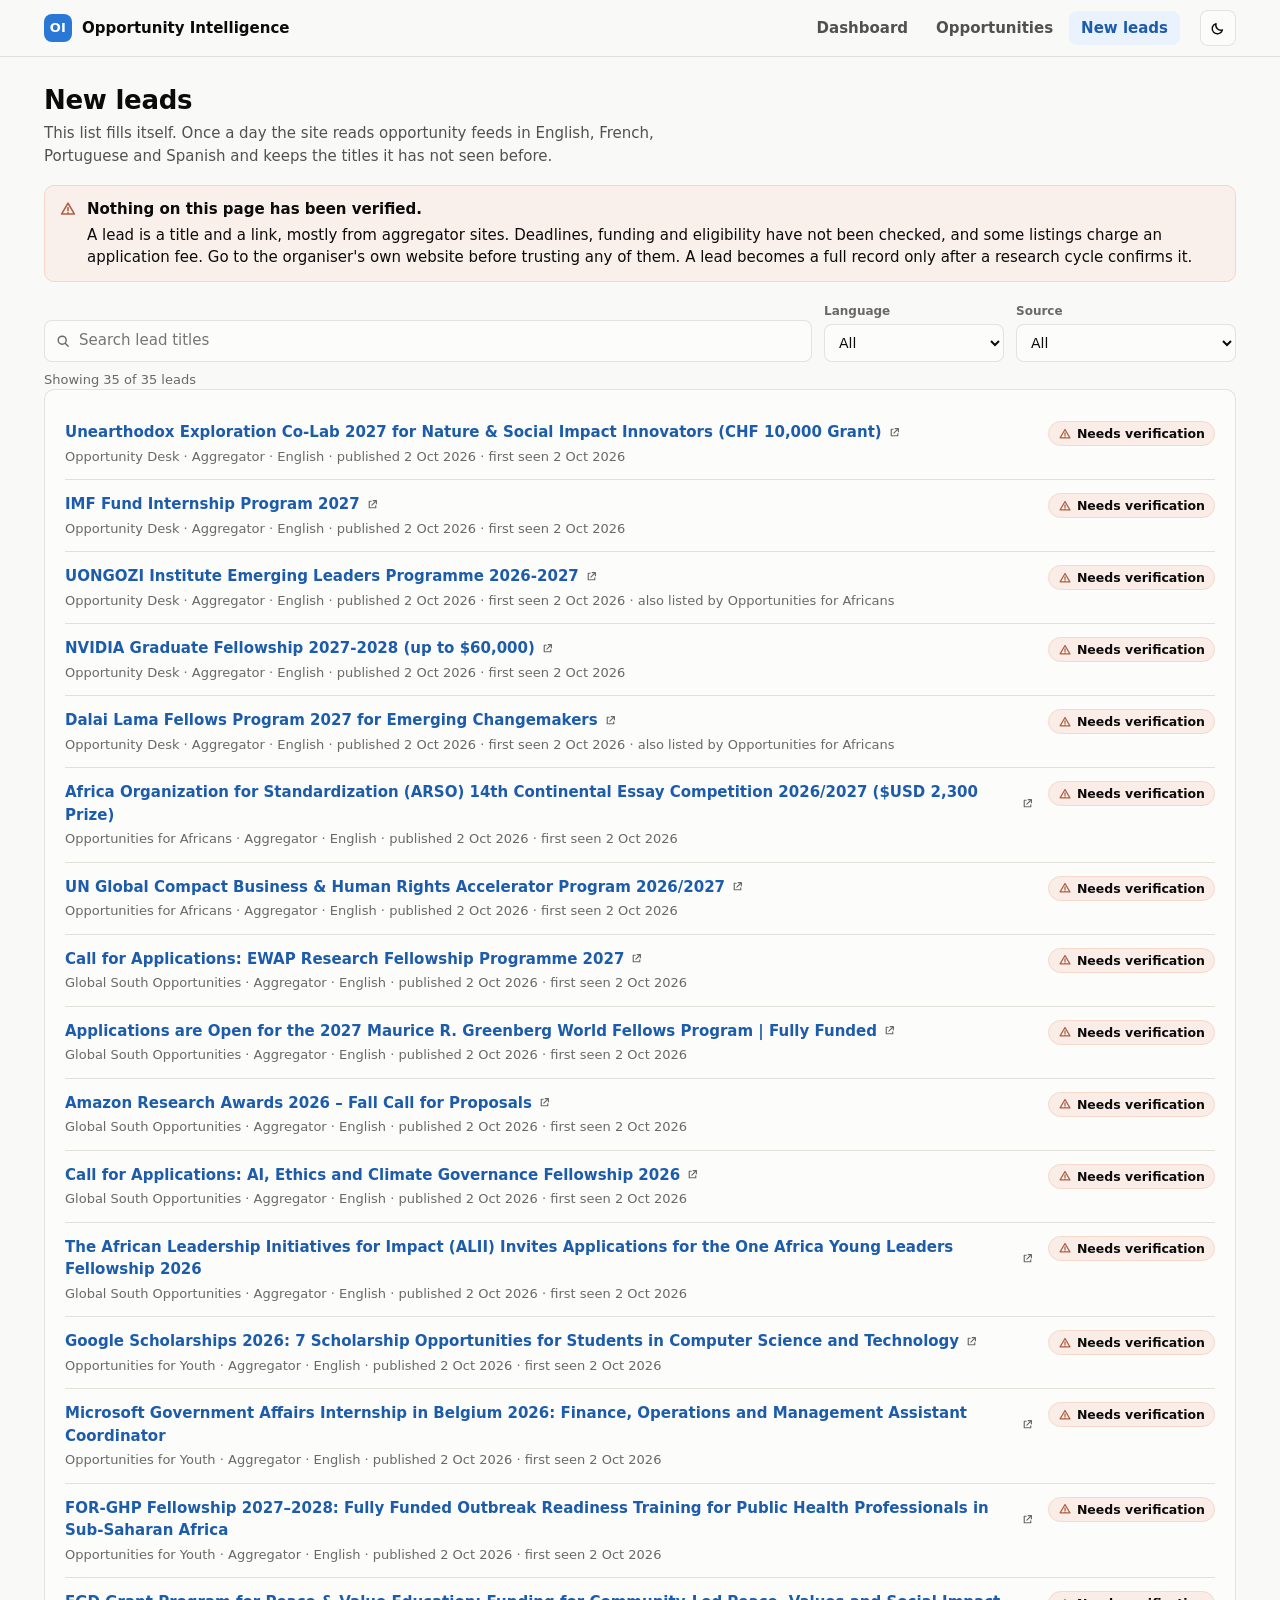
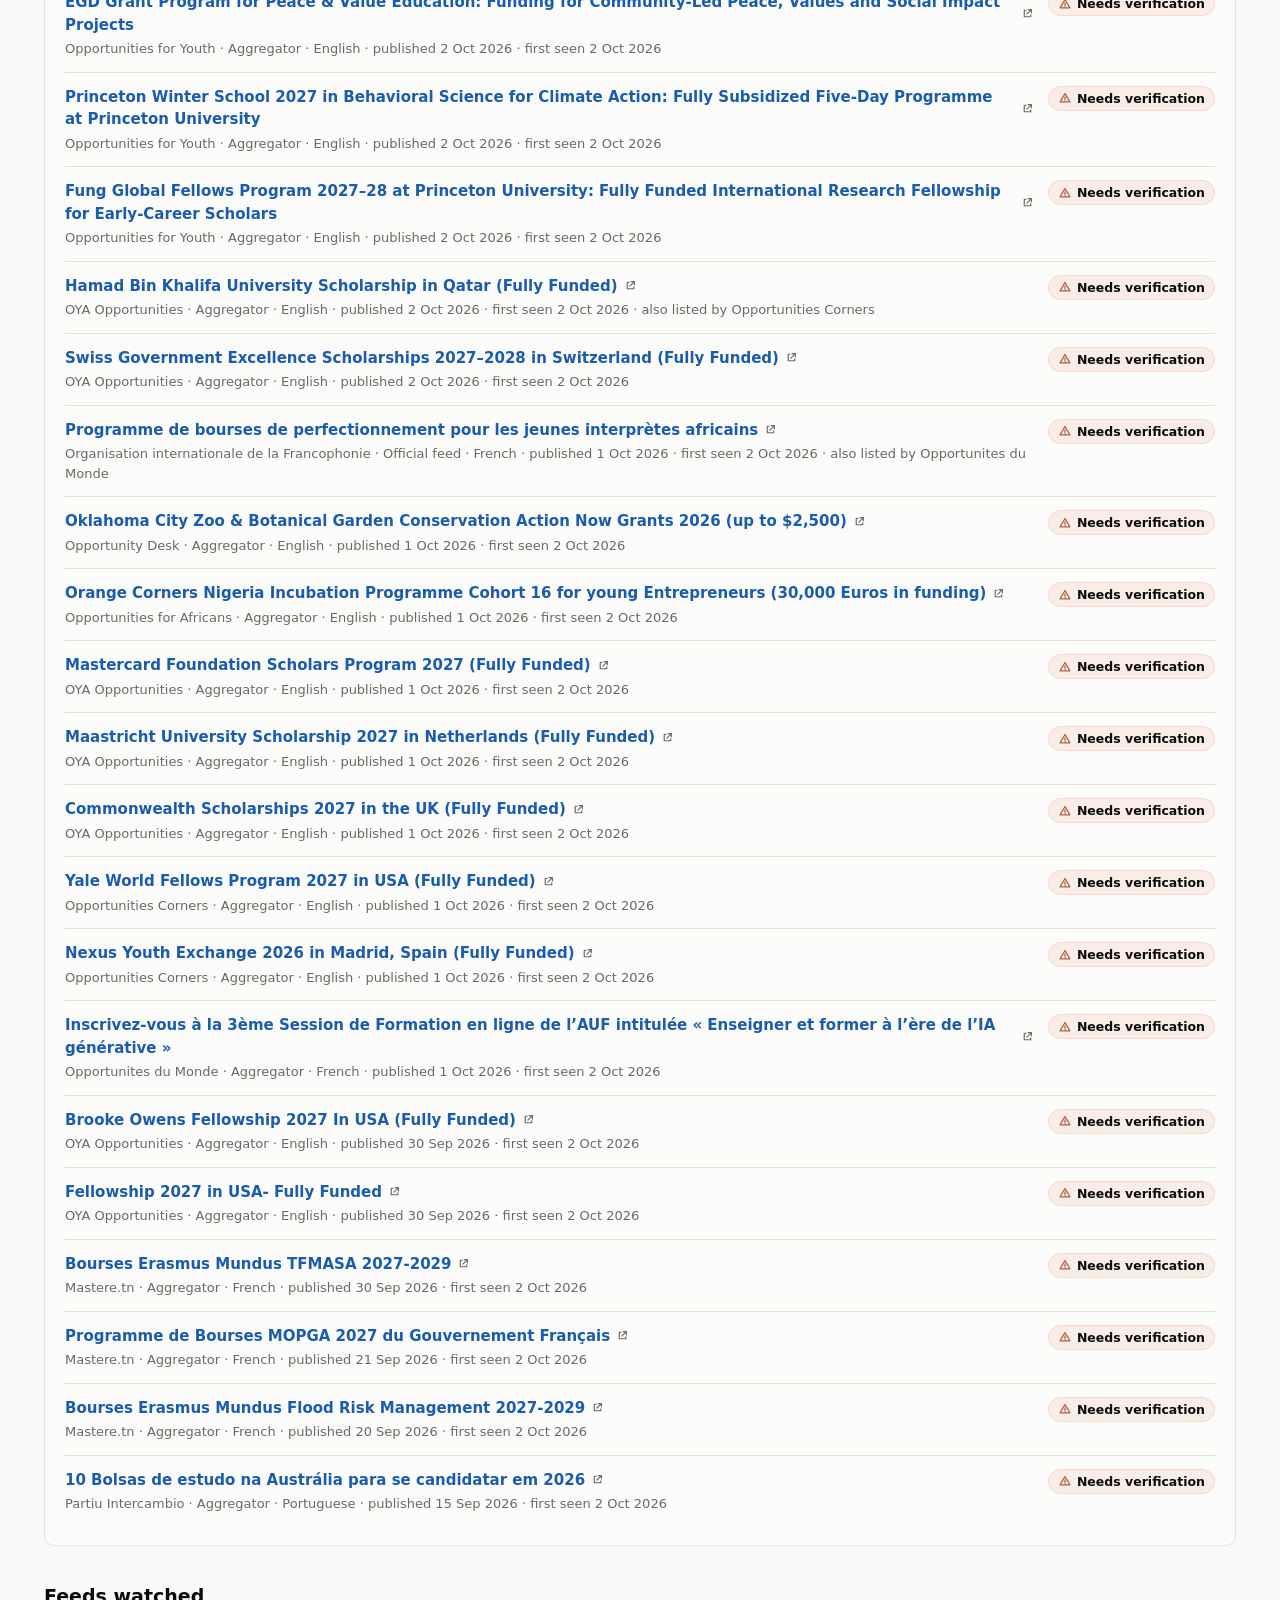
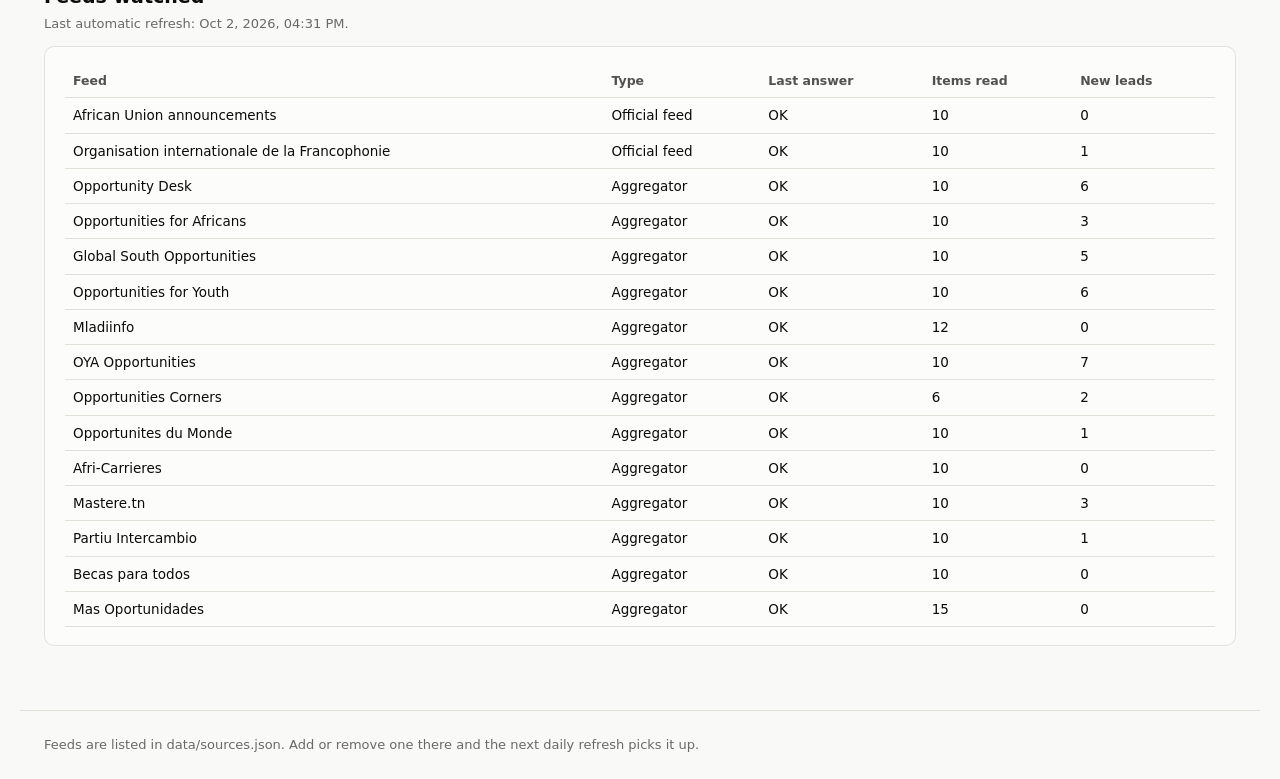
==== leads.html @ e440e37f "Initial opportunity database and website - 42 records from the first research cycle (2 October 2026)" ====
<!doctype html>
<html lang="en">
<head>
  <meta charset="utf-8">
  <meta name="viewport" content="width=device-width, initial-scale=1">
  <title>New leads - Global Opportunity Intelligence</title>
  <meta name="description" content="Opportunities found automatically in feeds and not yet verified.">
  <meta name="robots" content="noindex">
  <link rel="icon" href="assets/images/favicon.svg" type="image/svg+xml">
  <link rel="stylesheet" href="assets/css/style.css">
</head>
<body>
  <header class="site-header">
    <div class="inner">
      <a class="brand" href="index.html"><span class="brand-mark" aria-hidden="true">OI</span>Opportunity Intelligence</a>
      <nav class="site-nav" aria-label="Main">
        <a href="index.html">Dashboard</a>
        <a href="opportunities.html">Opportunities</a>
        <a href="leads.html" aria-current="page">New leads</a>
      </nav>
      <button type="button" class="theme-toggle" id="theme-toggle" aria-label="Switch theme"></button>
    </div>
  </header>

  <main>
    <h1 class="page-title">New leads</h1>
    <p class="page-lede">This list fills itself. Once a day the site reads opportunity feeds in English, French, Portuguese and Spanish and keeps the titles it has not seen before.</p>

    <div class="notice tone-serious" style="margin-top:18px">
      <svg class="icon" viewBox="0 0 20 20" aria-hidden="true"><path d="M10 3.5l7 12H3l7-12zM10 8.5v3.5M10 14.2v.3" fill="none" stroke="currentColor" stroke-width="1.8" stroke-linecap="round" stroke-linejoin="round"/></svg>
      <div>
        <strong>Nothing on this page has been verified.</strong>
        <p>A lead is a title and a link, mostly from aggregator sites. Deadlines, funding and eligibility have not been checked, and some listings charge an application fee. Go to the organiser's own website before trusting any of them. A lead becomes a full record only after a research cycle confirms it.</p>
      </div>
    </div>

    <div class="lead-tools">
      <label class="search">
        <span class="sr-only">Search leads</span>
        <svg class="icon" viewBox="0 0 20 20" aria-hidden="true"><path d="M9 4a5 5 0 100 10A5 5 0 009 4zM13 13l3.5 3.5" fill="none" stroke="currentColor" stroke-width="1.8" stroke-linecap="round"/></svg>
        <input type="search" id="search" placeholder="Search lead titles" autocomplete="off">
      </label>
      <label class="field"><span>Language</span><select id="f-lang"></select></label>
      <label class="field"><span>Source</span><select id="f-source"></select></label>
    </div>
    <p class="muted small" id="count" aria-live="polite"></p>
    <section class="panel"><div id="list"><p class="muted">Loading.</p></div></section>

    <h2 class="section-title">Feeds watched</h2>
    <p class="muted small" id="refreshed" style="margin:4px 0 12px"></p>
    <section class="panel"><div id="feeds"></div></section>
  </main>

  <footer class="site-footer">
    <p>Feeds are listed in data/sources.json. Add or remove one there and the next daily refresh picks it up.</p>
  </footer>

  <script src="assets/js/app.js"></script>
  <script src="assets/js/leads.js"></script>
</body>
</html>
---- assets/css/style.css ----
/* Global Opportunity Intelligence - shared styles.
   Colours are role tokens; the dark values are selected steps, not an automatic flip. */
:root {
  color-scheme: light;
  --page: #f9f9f7;
  --surface: #fcfcfb;
  --surface-2: #f1f0ec;
  --ink: #0b0b0b;
  --ink-2: #52514e;
  --muted: #6b6965;
  --hairline: #e1e0d9;
  --baseline: #c3c2b7;
  --border: rgba(11, 11, 11, 0.10);
  --accent: #2a78d6;
  --accent-strong: #1c5cab;
  --accent-wash: #e9f2fd;
  --track: #cde2fb;
  --good: #0ca30c;
  --warning: #fab219;
  --serious: #ec835a;
  --critical: #d03b3b;
  --info: #2a78d6;
  --neutral: #898781;
  --tone-mix: var(--ink);
  --radius: 10px;
  --shadow: 0 1px 2px rgba(11, 11, 11, 0.04), 0 6px 20px rgba(11, 11, 11, 0.05);
  --font: system-ui, -apple-system, "Segoe UI", Roboto, sans-serif;
}
@media (prefers-color-scheme: dark) {
  :root:not([data-theme="light"]) {
    color-scheme: dark;
    --page: #0d0d0d;
    --surface: #1a1a19;
    --surface-2: #242422;
    --ink: #ffffff;
    --ink-2: #c3c2b7;
    --muted: #a3a199;
    --hairline: #2c2c2a;
    --baseline: #383835;
    --border: rgba(255, 255, 255, 0.10);
    --accent: #3987e5;
    --accent-strong: #86b6ef;
    --accent-wash: #132a47;
    --track: #123c6e;
    --info: #3987e5;
    --shadow: 0 1px 2px rgba(0, 0, 0, 0.4), 0 6px 20px rgba(0, 0, 0, 0.35);
  }
}
:root[data-theme="dark"] {
  color-scheme: dark;
  --page: #0d0d0d;
  --surface: #1a1a19;
  --surface-2: #242422;
  --ink: #ffffff;
  --ink-2: #c3c2b7;
  --muted: #a3a199;
  --hairline: #2c2c2a;
  --baseline: #383835;
  --border: rgba(255, 255, 255, 0.10);
  --accent: #3987e5;
  --accent-strong: #86b6ef;
  --accent-wash: #132a47;
  --track: #123c6e;
  --info: #3987e5;
  --shadow: 0 1px 2px rgba(0, 0, 0, 0.4), 0 6px 20px rgba(0, 0, 0, 0.35);
}

*, *::before, *::after { box-sizing: border-box; }
html { -webkit-text-size-adjust: 100%; }
body {
  margin: 0;
  background: var(--page);
  color: var(--ink);
  font: 15px/1.5 var(--font);
}
h1, h2, h3, h4, p, ul, ol, dl, dd, figure { margin: 0; }
ul, ol { padding: 0; }
a { color: var(--accent-strong); text-underline-offset: 2px; }
a:hover { text-decoration-thickness: 2px; }
button, input, select { font: inherit; color: inherit; }
:focus-visible { outline: 2px solid var(--accent); outline-offset: 2px; border-radius: 4px; }
[hidden] { display: none !important; }
.muted { color: var(--muted); }
.small { font-size: 13px; }
.icon { width: 16px; height: 16px; flex: none; }
.sr-only { position: absolute; width: 1px; height: 1px; overflow: hidden; clip: rect(0 0 0 0); white-space: nowrap; }

/* ------------------------------------------------------------ page chrome */
.site-header {
  position: sticky; top: 0; z-index: 20;
  background: color-mix(in srgb, var(--page) 88%, transparent);
  backdrop-filter: blur(10px);
  border-bottom: 1px solid var(--hairline);
}
.site-header .inner {
  max-width: 1240px; margin: 0 auto; padding: 10px 24px;
  display: flex; align-items: center; gap: 20px; flex-wrap: wrap;
}
.brand { display: flex; align-items: center; gap: 10px; text-decoration: none; color: var(--ink); font-weight: 650; }
.brand-mark {
  width: 28px; height: 28px; border-radius: 8px; background: var(--accent); color: #fff;
  display: grid; place-items: center; font-size: 13px; font-weight: 700; letter-spacing: 0.02em;
}
.site-nav { display: flex; gap: 4px; margin-left: auto; flex-wrap: wrap; }
.site-nav a {
  padding: 6px 12px; border-radius: 8px; text-decoration: none; color: var(--ink-2); font-weight: 550;
}
.site-nav a:hover { background: var(--surface-2); color: var(--ink); }
.site-nav a[aria-current="page"] { background: var(--accent-wash); color: var(--accent-strong); }
.theme-toggle {
  width: 36px; height: 36px; border-radius: 8px; border: 1px solid var(--border); background: var(--surface);
  display: grid; place-items: center; cursor: pointer;
}
.theme-toggle:hover { background: var(--surface-2); }
main { max-width: 1240px; margin: 0 auto; padding: 28px 24px 64px; }
.page-title { font-size: 26px; line-height: 1.2; font-weight: 680; letter-spacing: -0.01em; }
.page-lede { color: var(--ink-2); max-width: 70ch; margin-top: 6px; }
.site-footer { max-width: 1240px; margin: 0 auto; padding: 24px; color: var(--muted); font-size: 13px; border-top: 1px solid var(--hairline); }
.site-footer p + p { margin-top: 4px; }

/* ------------------------------------------------------------ controls */
.btn {
  display: inline-flex; align-items: center; gap: 6px; min-height: 36px; padding: 6px 14px;
  border-radius: 8px; border: 1px solid var(--border); background: var(--surface); color: var(--ink);
  font-weight: 600; text-decoration: none; cursor: pointer; white-space: nowrap;
}
.btn:hover { background: var(--surface-2); }
.btn.primary { background: var(--accent-strong); border-color: var(--accent-strong); color: #fff; }
:root[data-theme="dark"] .btn.primary { background: var(--accent); border-color: var(--accent); }
@media (prefers-color-scheme: dark) {
  :root:not([data-theme="light"]) .btn.primary { background: var(--accent); border-color: var(--accent); }
}
.btn.primary:hover { filter: brightness(1.08); }
.btn.ghost { border-color: transparent; background: transparent; color: var(--ink-2); }
.btn.ghost:hover { background: var(--surface-2); color: var(--ink); }
.btn.small { min-height: 30px; padding: 3px 10px; font-size: 13px; }
.linklike {
  border: 0; background: none; padding: 0; text-align: left; cursor: pointer; color: inherit; font: inherit;
}
.linklike:hover { text-decoration: underline; text-underline-offset: 2px; }
.field { display: grid; gap: 4px; font-size: 12px; color: var(--muted); font-weight: 600; }
.field select, .field input, .search input {
  min-height: 38px; padding: 6px 10px; border-radius: 8px; border: 1px solid var(--border);
  background: var(--surface); color: var(--ink); font-size: 14px; font-weight: 400; width: 100%;
}
.segmented { display: inline-flex; border: 1px solid var(--border); border-radius: 9px; background: var(--surface); padding: 2px; flex-wrap: wrap; }
.segmented button { border: 0; background: none; padding: 6px 12px; border-radius: 7px; cursor: pointer; font-weight: 600; color: var(--ink-2); }
.segmented button:hover { background: var(--surface-2); }
.segmented button[aria-pressed="true"] { background: var(--accent-wash); color: var(--accent-strong); }
.filter-row { display: flex; align-items: center; gap: 12px; flex-wrap: wrap; margin: 20px 0 4px; }
.filter-label { font-size: 12px; font-weight: 650; color: var(--muted); text-transform: uppercase; letter-spacing: 0.05em; }

/* ------------------------------------------------------------ badges, chips, meters */
.badge, .chip, .tag {
  display: inline-flex; align-items: center; gap: 5px; font-size: 12.5px; font-weight: 600; line-height: 1.2;
  border-radius: 999px; padding: 4px 9px; white-space: nowrap;
}
.badge { background: color-mix(in srgb, var(--tone) 13%, var(--surface)); color: var(--ink); border: 1px solid color-mix(in srgb, var(--tone) 30%, var(--surface)); }
.badge .icon { color: color-mix(in srgb, var(--tone) 72%, var(--tone-mix)); width: 14px; height: 14px; }
.badge.quiet { background: transparent; border-color: var(--border); color: var(--ink-2); font-weight: 550; }
.tone-good { --tone: var(--good); }
.tone-warning { --tone: var(--warning); }
.tone-serious { --tone: var(--serious); }
.tone-critical { --tone: var(--critical); }
.tone-info { --tone: var(--info); }
.tone-muted { --tone: var(--neutral); }
.chip { background: var(--surface-2); color: var(--ink); border: 1px solid transparent; }
.chip.removable { cursor: pointer; border-color: var(--border); background: var(--surface); }
.chip.removable:hover { background: var(--surface-2); }
.chip.removable .icon { width: 12px; height: 12px; color: var(--muted); }
.tag { background: var(--accent-wash); color: var(--accent-strong); padding: 3px 8px; font-size: 12px; }
.tag-soft { background: var(--surface-2); color: var(--ink-2); }
.tag-archive { background: var(--surface-2); color: var(--muted); }
.meter { display: inline-flex; gap: 2px; vertical-align: middle; }
.meter span { width: 9px; height: 9px; border-radius: 2px; background: var(--track); }
.meter span.on { background: var(--accent); }
.left { margin-left: 8px; font-weight: 650; }

/* ------------------------------------------------------------ dashboard */
.hero { margin-top: 18px; }
.hero-figure { display: flex; align-items: baseline; gap: 14px; flex-wrap: wrap; }
.hero-value { font-size: 64px; line-height: 1; font-weight: 700; letter-spacing: -0.03em; }
.hero-label { font-size: 18px; font-weight: 600; }
.hero-label .muted { font-weight: 400; }
.hero p { margin-top: 8px; }
.tiles { display: grid; grid-template-columns: repeat(auto-fit, minmax(150px, 1fr)); gap: 12px; margin-top: 22px; }
.tile {
  display: grid; gap: 2px; padding: 14px 16px; border-radius: var(--radius); background: var(--surface);
  border: 1px solid var(--border); text-decoration: none; color: var(--ink);
}
.tile:hover { border-color: var(--accent); }
.tile-label { font-size: 13px; color: var(--ink-2); font-weight: 600; }
.tile-value { font-size: 30px; line-height: 1.15; font-weight: 680; letter-spacing: -0.02em; }
.tile-hint { font-size: 12px; color: var(--muted); }
.columns { display: grid; grid-template-columns: minmax(0, 1.7fr) minmax(0, 1fr); gap: 20px; margin-top: 28px; align-items: start; }
.stack { display: grid; gap: 20px; }
.panel { background: var(--surface); border: 1px solid var(--border); border-radius: var(--radius); padding: 18px 20px; }
.panel > h2, .panel-head h2 { font-size: 17px; font-weight: 660; }
.panel-head { display: flex; justify-content: space-between; align-items: baseline; gap: 12px; margin-bottom: 4px; }
.panel-sub { color: var(--muted); font-size: 13px; margin-bottom: 12px; }
.queue { list-style: none; counter-reset: q; display: grid; }
.queue > li {
  counter-increment: q; display: grid; grid-template-columns: 28px minmax(0, 1fr) auto; gap: 4px 12px;
  padding: 14px 0; border-top: 1px solid var(--hairline); align-items: start;
}
.queue > li:first-child { border-top: 0; padding-top: 4px; }
.queue > li::before {
  content: counter(q); width: 24px; height: 24px; border-radius: 50%; background: var(--surface-2);
  display: grid; place-items: center; font-size: 12px; font-weight: 700; color: var(--ink-2); margin-top: 1px;
}
.queue-title { font-weight: 650; font-size: 15.5px; }
.queue-meta { display: flex; flex-wrap: wrap; gap: 6px 10px; align-items: center; margin-top: 6px; font-size: 13px; }
.queue-deadline { display: inline-flex; align-items: center; gap: 5px; font-weight: 600; }
.queue-action { margin-top: 6px; color: var(--ink-2); font-size: 14px; }
.queue-buttons { display: flex; gap: 6px; flex-wrap: wrap; justify-content: flex-end; }
.monitor { list-style: none; display: grid; }
.monitor > li { display: grid; grid-template-columns: 1fr auto; gap: 2px 10px; padding: 9px 0; border-top: 1px solid var(--hairline); }
.monitor > li:first-child { border-top: 0; }
.monitor-label { font-weight: 600; }
.monitor-count { font-weight: 700; font-variant-numeric: tabular-nums; }
.monitor > li.empty { color: var(--muted); }
.monitor > li.empty .monitor-label, .monitor > li.empty .monitor-count { font-weight: 500; }
.monitor ul { grid-column: 1 / -1; list-style: none; display: grid; gap: 3px; font-size: 13.5px; }
.lead-list { list-style: none; display: grid; gap: 10px; }
.lead-list li { display: grid; gap: 1px; }
.lead-list a { font-weight: 550; text-decoration: none; }
.lead-list a:hover { text-decoration: underline; }
.more { display: inline-flex; align-items: center; gap: 6px; font-weight: 600; margin-top: 12px; text-decoration: none; }
.charts { display: grid; grid-template-columns: repeat(2, minmax(0, 1fr)); gap: 20px; margin-top: 20px; }
.section-title { font-size: 19px; font-weight: 670; margin-top: 36px; }

/* charts: thin single-hue bars, square at the baseline, rounded data end */
.viz figcaption { display: flex; justify-content: space-between; align-items: start; gap: 12px; margin-bottom: 12px; }
.viz h3 { font-size: 15.5px; font-weight: 650; }
.bars { display: grid; gap: 2px; }
.bar-row {
  display: grid; grid-template-columns: minmax(110px, 40%) minmax(0, 1fr) 30px; align-items: center; gap: 10px;
  padding: 5px 6px; margin: 0 -6px; border-radius: 6px; text-decoration: none; color: var(--ink);
}
.bar-row:hover, .bar-row:focus-visible { background: var(--surface-2); }
.bar-row:hover .bar, .bar-row:focus-visible .bar { filter: brightness(1.15); }
.bar-label { font-size: 13.5px; color: var(--ink-2); overflow: hidden; text-overflow: ellipsis; white-space: nowrap; }
.bar-track { border-left: 1px solid var(--baseline); height: 20px; display: flex; align-items: center; }
.bar { display: block; height: 14px; min-width: 3px; background: var(--accent); border-radius: 0 4px 4px 0; }
.bar-value { font-size: 13.5px; font-weight: 650; font-variant-numeric: tabular-nums; text-align: right; }
.viz-table { width: 100%; border-collapse: collapse; font-size: 13.5px; }
.viz-table th, .viz-table td { text-align: left; padding: 7px 8px; border-bottom: 1px solid var(--hairline); font-weight: 400; }
.viz-table thead th { font-weight: 650; color: var(--ink-2); font-size: 12.5px; }
.viz-table td { font-variant-numeric: tabular-nums; }
.viz-tip {
  position: absolute; z-index: 50; pointer-events: none; background: var(--ink); color: var(--page);
  padding: 6px 10px; border-radius: 7px; font-size: 12.5px; display: grid; gap: 1px; max-width: 260px; box-shadow: var(--shadow);
}
.viz-tip strong { font-size: 13.5px; }

/* ------------------------------------------------------------ notices */
.notice {
  display: grid; grid-template-columns: 18px minmax(0, 1fr); gap: 10px; padding: 12px 14px; border-radius: var(--radius);
  background: color-mix(in srgb, var(--tone) 10%, var(--surface)); border: 1px solid color-mix(in srgb, var(--tone) 32%, var(--surface));
}
.notice > .icon { width: 18px; height: 18px; margin-top: 2px; color: color-mix(in srgb, var(--tone) 72%, var(--tone-mix)); }
.notice p + p, .notice strong + p, .notice strong + ul { margin-top: 3px; }
.notice strong { display: block; }
details.method { margin-top: 20px; }
details.method summary { cursor: pointer; font-weight: 650; font-size: 16px; }
details.method .method-body { margin-top: 14px; display: grid; gap: 18px; grid-template-columns: repeat(auto-fit, minmax(260px, 1fr)); }
.method-body h3 { font-size: 14px; font-weight: 650; margin-bottom: 6px; }
.method-body ul { list-style: none; display: grid; gap: 6px; font-size: 13.5px; color: var(--ink-2); }
.method-body li { display: grid; gap: 3px; justify-items: start; }

/* ------------------------------------------------------------ explorer */
.toolbar { display: grid; grid-template-columns: minmax(0, 1fr) 220px auto; gap: 12px; align-items: end; margin-top: 20px; }
.search { position: relative; }
.search .icon { position: absolute; left: 11px; top: 50%; transform: translateY(-50%); color: var(--muted); pointer-events: none; }
.search input { padding-left: 34px; min-height: 42px; font-size: 15px; }
.check { display: inline-flex; align-items: center; gap: 8px; min-height: 38px; font-weight: 550; color: var(--ink-2); font-size: 14px; }
details.filters { margin-top: 14px; border: 1px solid var(--border); border-radius: var(--radius); background: var(--surface); padding: 12px 16px; }
details.filters summary { cursor: pointer; font-weight: 650; }
details.filters[open] summary { margin-bottom: 12px; }
.filter-grid { display: grid; grid-template-columns: repeat(auto-fill, minmax(160px, 1fr)); gap: 12px; }
.results-bar { display: flex; flex-wrap: wrap; align-items: center; gap: 8px; margin: 16px 0 12px; }
.results-bar #count { color: var(--ink-2); font-weight: 600; margin-right: 6px; }
.grid { display: grid; grid-template-columns: repeat(auto-fill, minmax(310px, 1fr)); gap: 16px; }
.card {
  display: flex; flex-direction: column; gap: 10px; padding: 18px; border-radius: var(--radius);
  background: var(--surface); border: 1px solid var(--border);
}
.card:hover { border-color: color-mix(in srgb, var(--accent) 55%, var(--surface)); box-shadow: var(--shadow); }
.card.archived { opacity: 0.78; }
.card-tags { display: flex; flex-wrap: wrap; gap: 5px; }
.card-title { font-size: 16.5px; line-height: 1.3; font-weight: 660; }
.card-org { color: var(--ink-2); font-size: 13.5px; margin-top: -6px; }
.facts { display: grid; gap: 7px; font-size: 13.5px; padding: 10px 0; border-top: 1px solid var(--hairline); border-bottom: 1px solid var(--hairline); }
.facts > div { display: grid; grid-template-columns: 78px minmax(0, 1fr); gap: 8px; align-items: center; }
.facts dt { color: var(--muted); font-size: 12.5px; font-weight: 600; }
.facts dd { display: flex; align-items: center; gap: 6px; flex-wrap: wrap; min-width: 0; }
.facts dd .icon { color: var(--muted); width: 14px; height: 14px; }
.facts .chip { padding: 2px 0; background: none; font-size: 13.5px; font-weight: 500; }
.card-badges { display: flex; flex-wrap: wrap; gap: 6px; }
.card-foot { margin-top: auto; padding-top: 4px; }
.card-foot .btn { width: 100%; justify-content: center; }
.empty-state { grid-column: 1 / -1; padding: 48px 20px; text-align: center; border: 1px dashed var(--baseline); border-radius: var(--radius); }

/* ------------------------------------------------------------ detail dialog */
.detail-dialog {
  width: min(900px, 96vw); max-height: 92vh; padding: 0; border: 1px solid var(--border); border-radius: 14px;
  background: var(--surface); color: var(--ink); box-shadow: 0 24px 80px rgba(0, 0, 0, 0.35); overflow: hidden;
}
.detail-dialog[open] { display: flex; flex-direction: column; }
.detail-dialog::backdrop { background: rgba(11, 11, 11, 0.55); }
.dialog-bar { display: flex; justify-content: flex-end; padding: 8px 10px; border-bottom: 1px solid var(--hairline); flex: none; }
.dialog-body { overflow-y: auto; padding: 22px 28px 32px; }
.detail { display: grid; gap: 22px; }
.d-head { display: grid; gap: 10px; }
.d-head h2 { font-size: 24px; line-height: 1.2; font-weight: 690; letter-spacing: -0.01em; }
.d-org { color: var(--ink-2); margin-top: -4px; }
.d-keyfacts { display: grid; grid-template-columns: repeat(auto-fit, minmax(190px, 1fr)); gap: 12px 20px; padding: 14px 0; border-top: 1px solid var(--hairline); border-bottom: 1px solid var(--hairline); }
.d-keyfacts dt, .facts-inline dt, .relevance dt { font-size: 12px; font-weight: 650; color: var(--muted); text-transform: uppercase; letter-spacing: 0.04em; }
.d-keyfacts dd { font-weight: 550; margin-top: 2px; }
.d-actions { display: flex; flex-wrap: wrap; gap: 8px; align-items: center; }
.d-section { display: grid; gap: 10px; }
.d-section > h3 { font-size: 16px; font-weight: 670; padding-bottom: 6px; border-bottom: 1px solid var(--hairline); }
.d-section h4 { font-size: 13.5px; font-weight: 650; margin-bottom: 4px; }
.plain-list { padding-left: 20px; display: grid; gap: 5px; }
.plain-list.sources { list-style: none; padding-left: 0; }
.plain-list.sources li { display: flex; flex-wrap: wrap; gap: 8px; align-items: center; }
.facts-inline { display: grid; grid-template-columns: repeat(auto-fit, minmax(220px, 1fr)); gap: 12px 20px; }
.facts-inline dd { margin-top: 2px; }
.coverage { width: 100%; border-collapse: collapse; font-size: 14px; }
.coverage th, .coverage td { text-align: left; padding: 8px 10px; border-bottom: 1px solid var(--hairline); font-weight: 400; }
.coverage thead th { font-size: 12px; font-weight: 650; color: var(--muted); text-transform: uppercase; letter-spacing: 0.04em; }
.cov { display: inline-flex; align-items: center; gap: 6px; font-weight: 600; }
.cov .icon { color: color-mix(in srgb, var(--tone) 72%, var(--tone-mix)); }
.relevance { display: grid; grid-template-columns: repeat(auto-fit, minmax(150px, 1fr)); gap: 10px 18px; }
.relevance dd { display: flex; align-items: center; gap: 8px; font-weight: 600; margin-top: 3px; }

/* ------------------------------------------------------------ leads */
.lead-table { list-style: none; display: grid; }
.lead-table li { display: flex; justify-content: space-between; gap: 14px; align-items: start; padding: 13px 0; border-top: 1px solid var(--hairline); }
.lead-table li:first-child { border-top: 0; }
.lead-main a { font-weight: 600; text-decoration: none; display: inline-flex; gap: 6px; align-items: baseline; }
.lead-main a:hover { text-decoration: underline; }
.lead-main a .icon { width: 13px; height: 13px; color: var(--muted); align-self: center; }
.lead-main p { margin-top: 3px; }
.lead-tools { display: grid; grid-template-columns: minmax(0, 1fr) 180px 220px; gap: 12px; align-items: end; margin: 20px 0 8px; }

/* ------------------------------------------------------------ small screens */
@media (max-width: 900px) {
  .columns, .charts { grid-template-columns: minmax(0, 1fr); }
  .toolbar, .lead-tools { grid-template-columns: minmax(0, 1fr); }
}
@media (max-width: 600px) {
  .site-header .inner { padding: 10px 16px; gap: 10px; }
  .site-nav { margin-left: 0; order: 3; width: 100%; }
  .theme-toggle { margin-left: auto; }
  main { padding: 20px 16px 48px; }
  .hero-value { font-size: 52px; }
  .page-title { font-size: 22px; }
  .queue > li { grid-template-columns: 28px minmax(0, 1fr); }
  .queue-buttons { grid-column: 2; justify-content: flex-start; }
  .grid { grid-template-columns: minmax(0, 1fr); }
  .detail-dialog { width: 100vw; max-width: 100vw; max-height: 100dvh; height: 100dvh; border-radius: 0; border: 0; margin: 0; }
  .dialog-body { padding: 18px 16px 28px; }
  .d-head h2 { font-size: 20px; }
  .lead-table li { flex-direction: column; gap: 8px; }
  .bar-row { grid-template-columns: minmax(84px, 40%) minmax(0, 1fr) 26px; }
}
@media (prefers-reduced-motion: no-preference) {
  .card, .tile, .btn { transition: border-color 0.15s, box-shadow 0.15s, background 0.15s; }
}
@media print {
  .site-header, .toolbar, details.filters, .card-foot, .theme-toggle { display: none; }
  body { background: #fff; }
}

#flags { display: grid; gap: 12px; }
#flags:empty { display: none; }
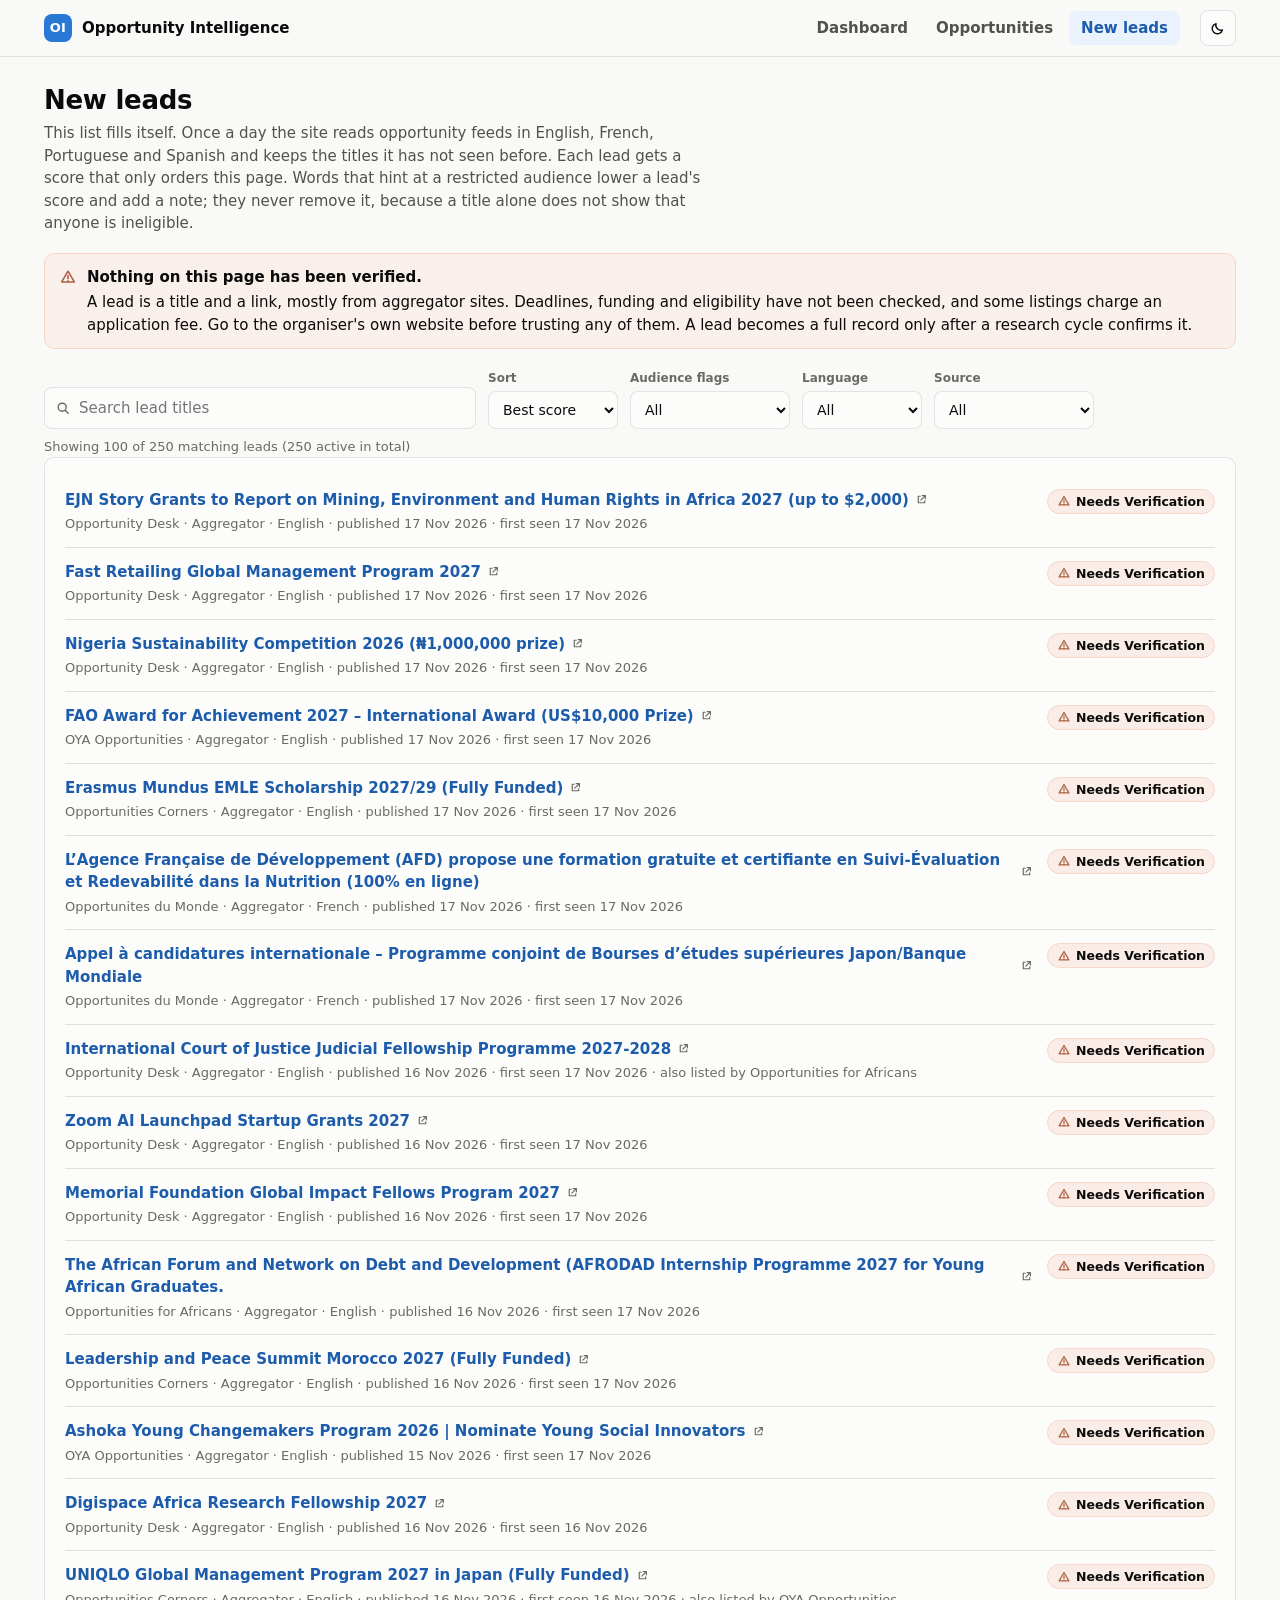
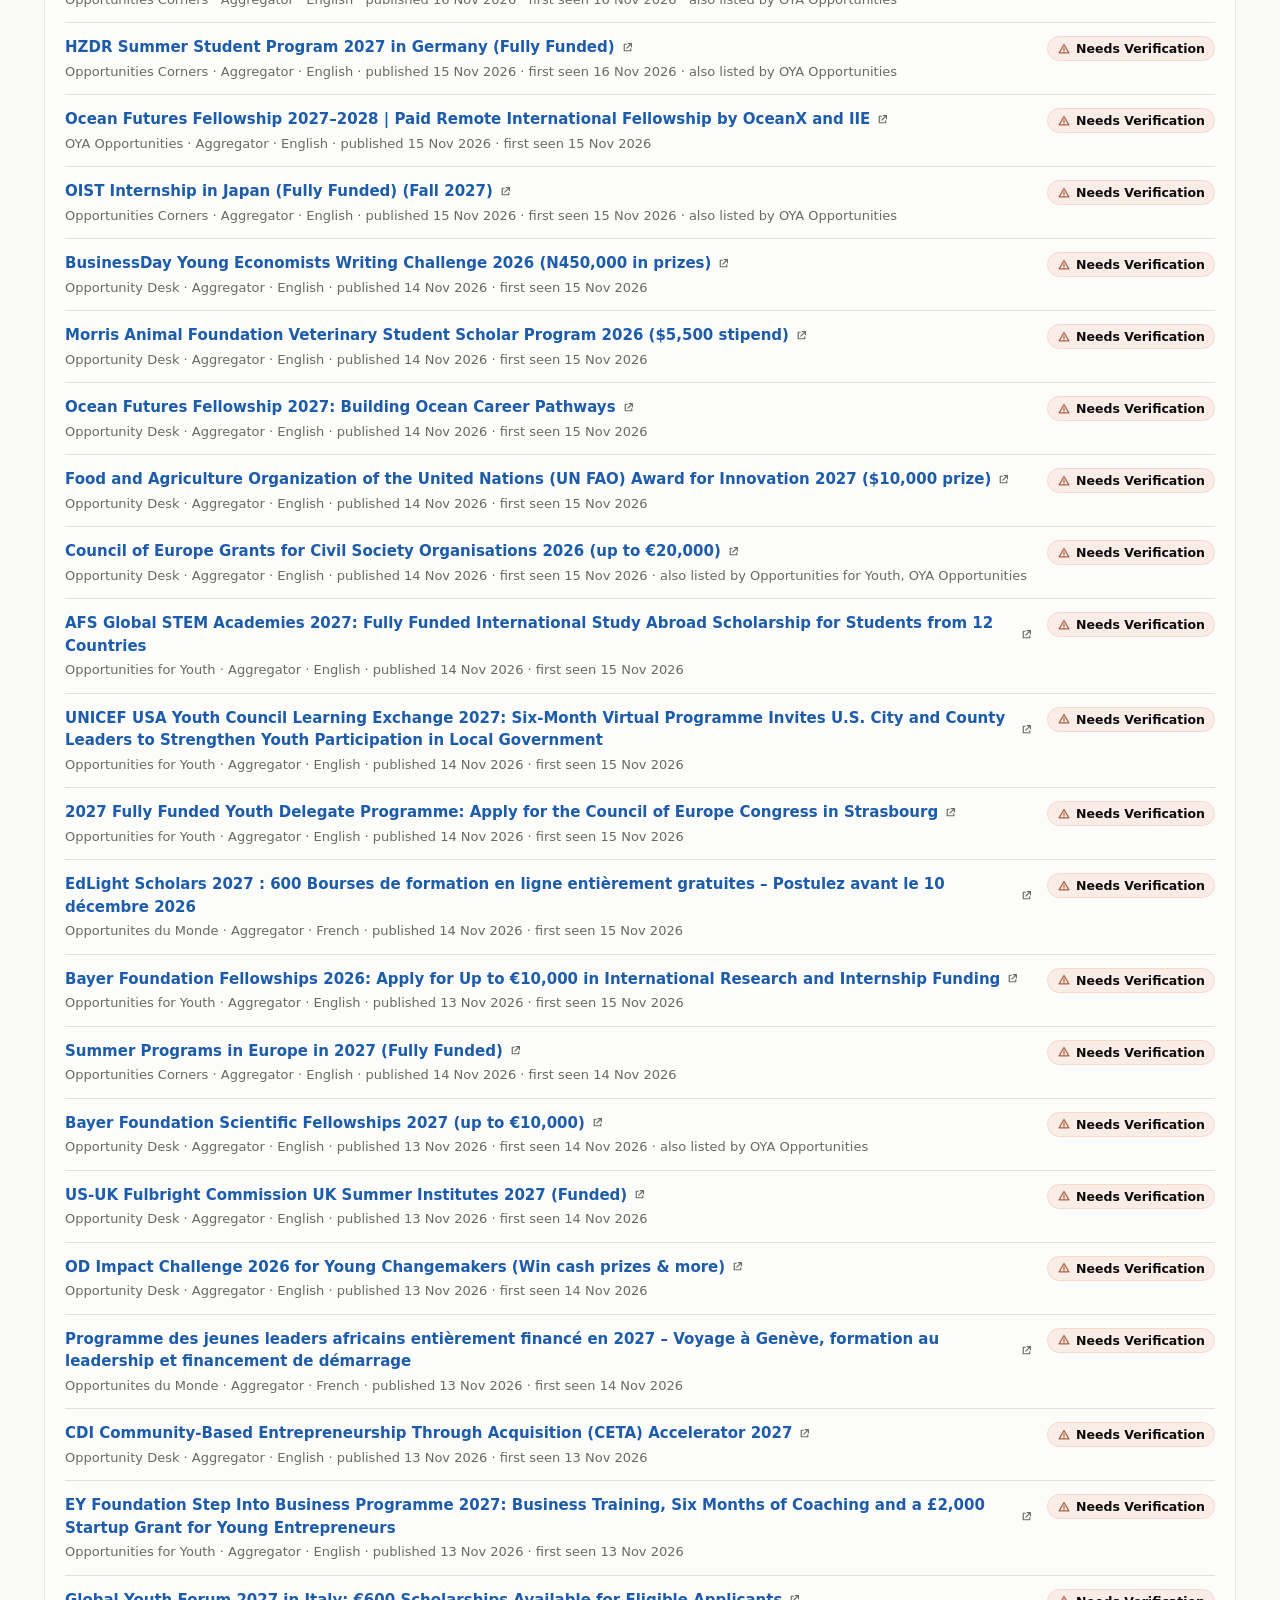
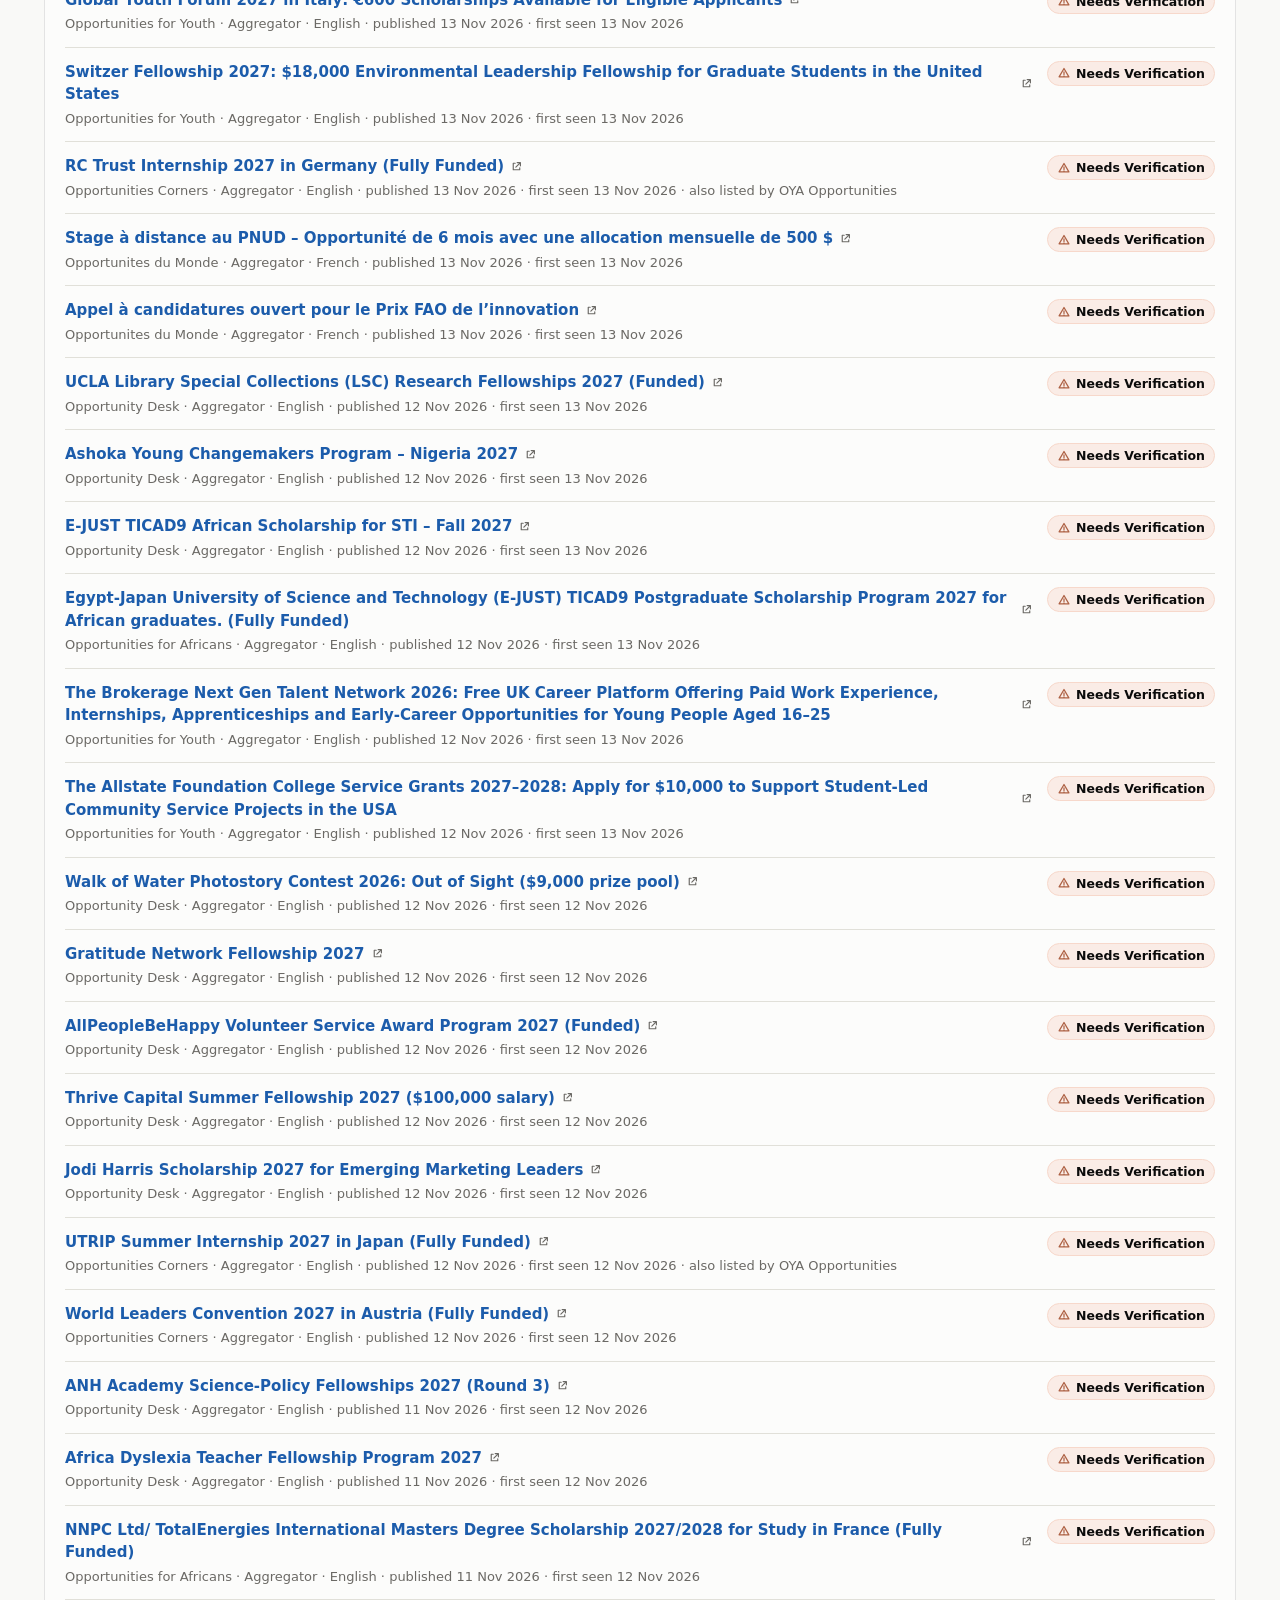
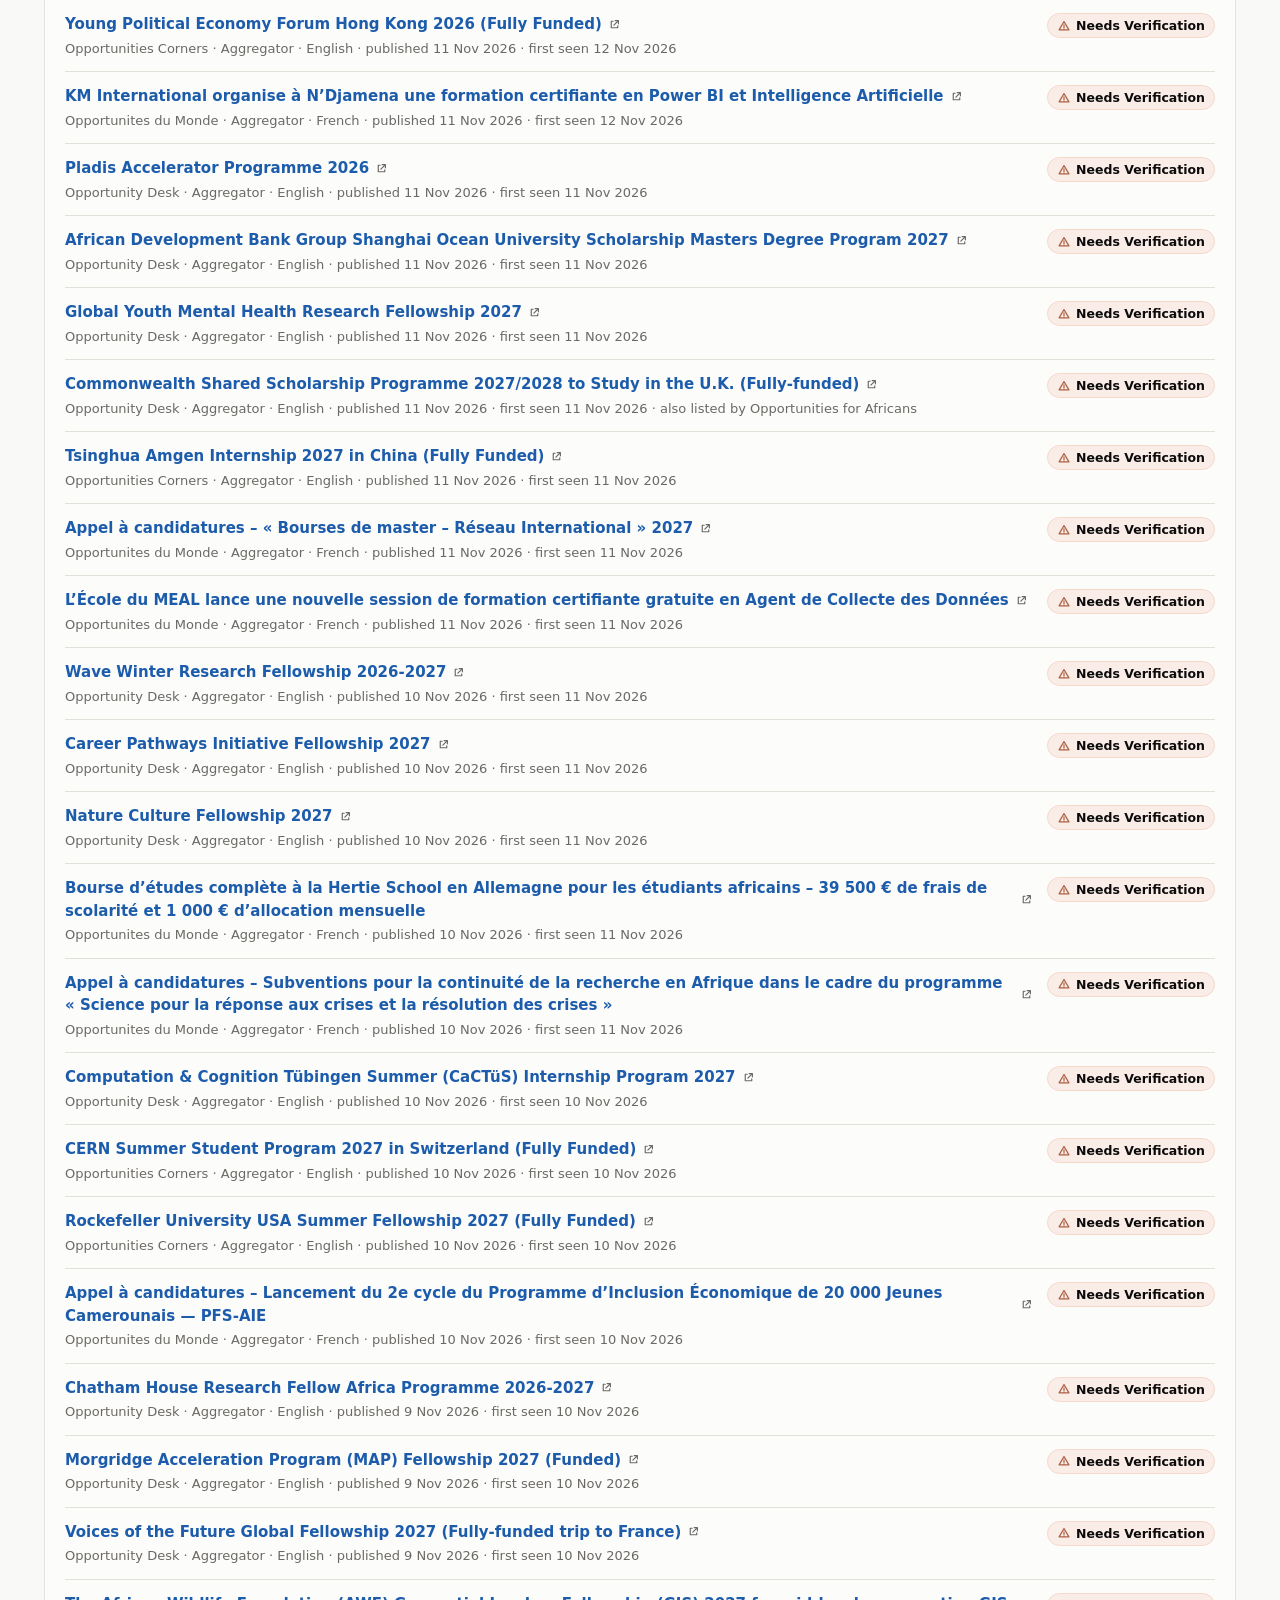
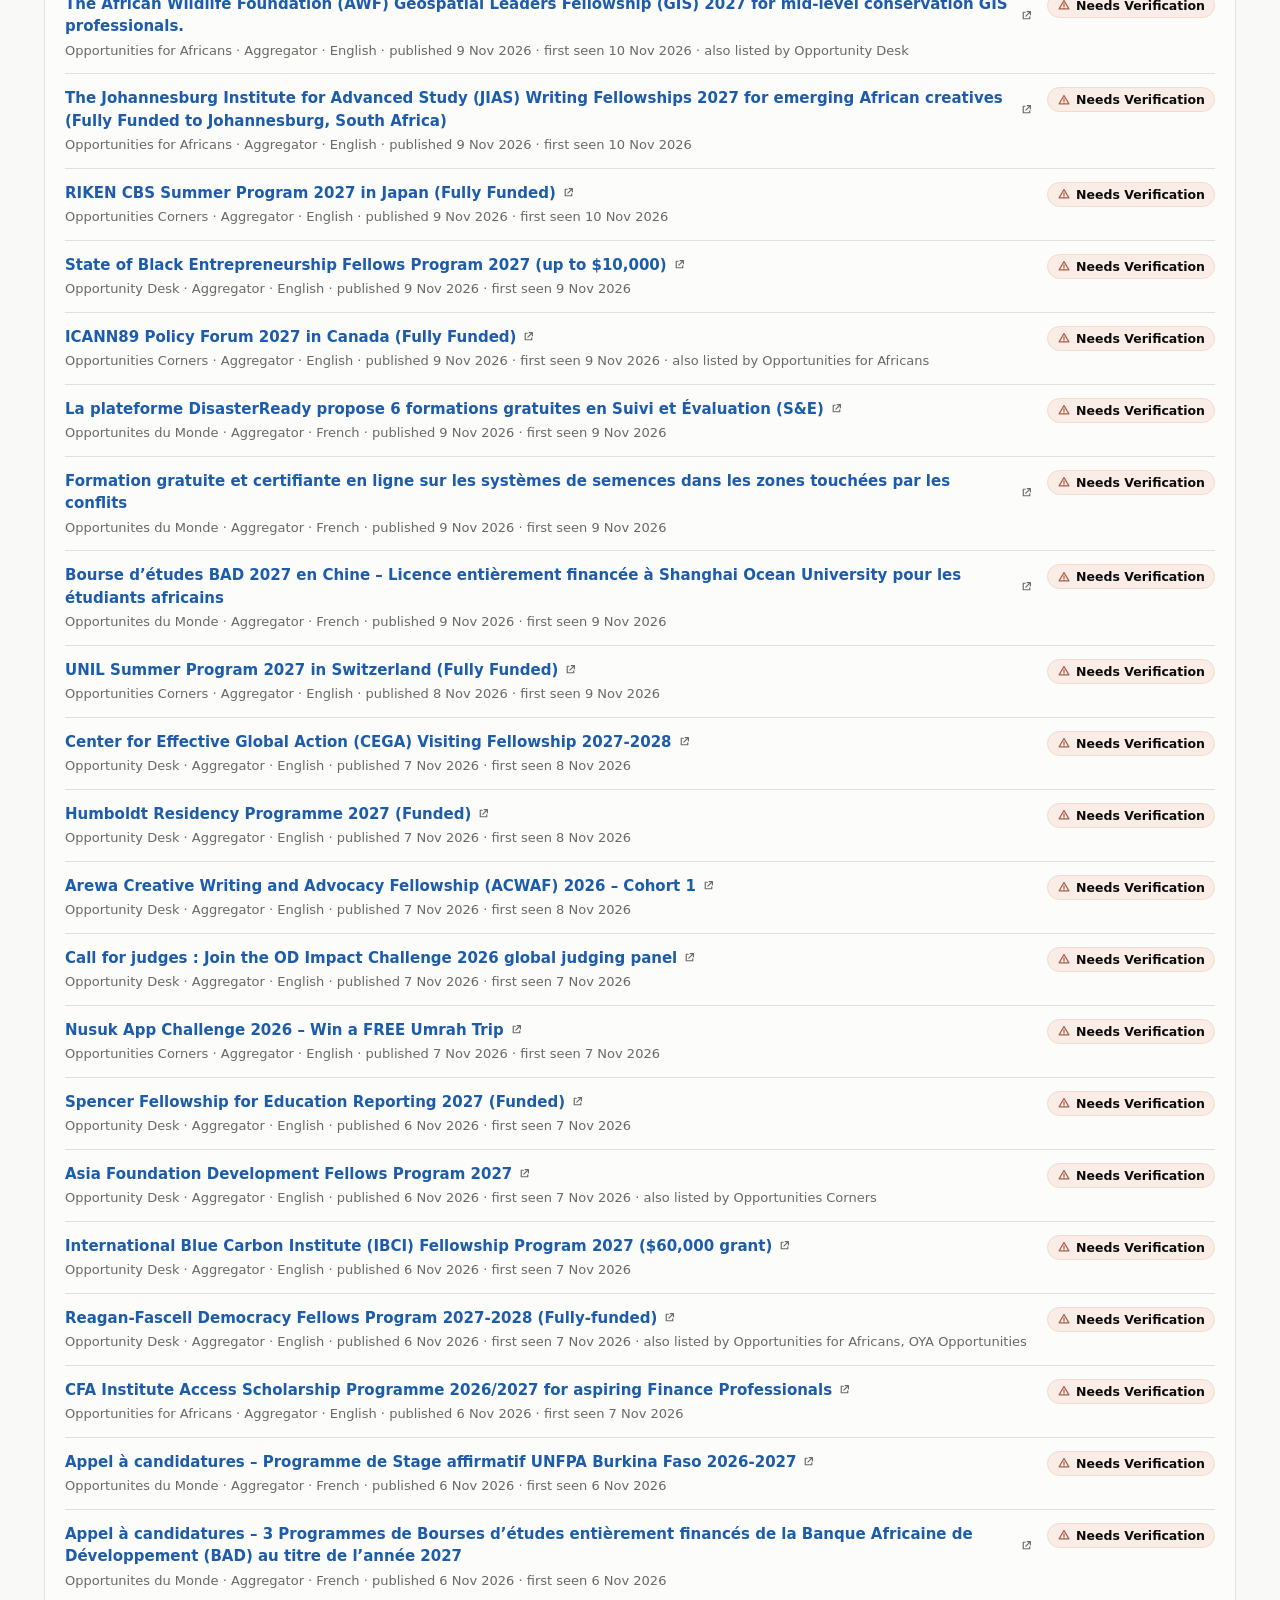
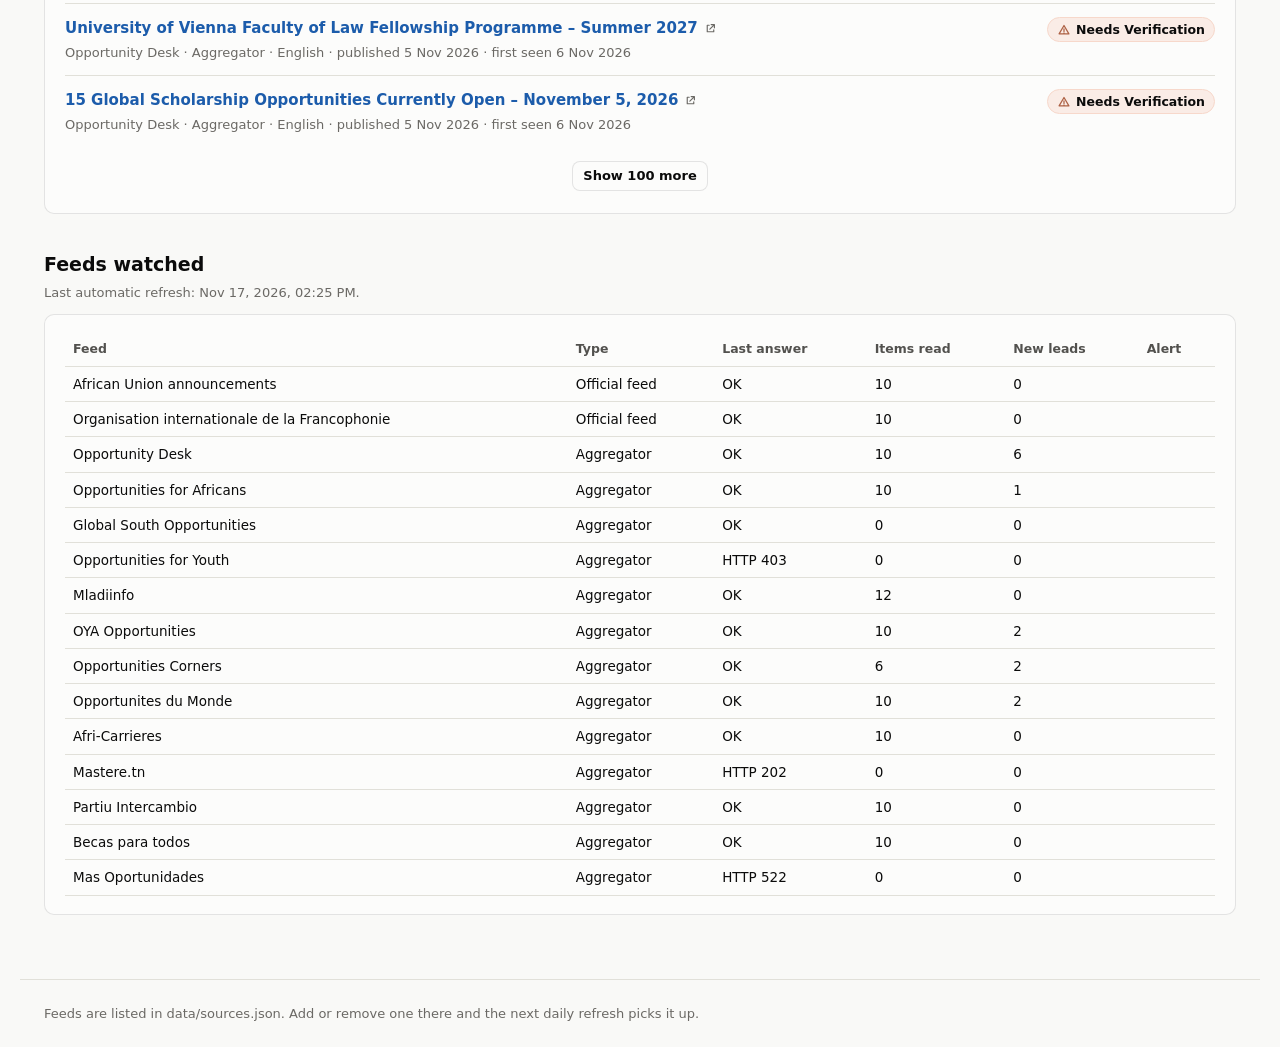
==== commit 8d29a6ac: "Upgrade steps 0-1: audit, tests, and non-deleting lead pipeline Step 0 (measure before changing anyt" ====
--- a/leads.html
+++ b/leads.html
@@ -24,7 +24,7 @@
 
   <main>
     <h1 class="page-title">New leads</h1>
-    <p class="page-lede">This list fills itself. Once a day the site reads opportunity feeds in English, French, Portuguese and Spanish and keeps the titles it has not seen before.</p>
+    <p class="page-lede">This list fills itself. Once a day the site reads opportunity feeds in English, French, Portuguese and Spanish and keeps the titles it has not seen before. Each lead gets a score that only orders this page. Words that hint at a restricted audience lower a lead's score and add a note; they never remove it, because a title alone does not show that anyone is ineligible.</p>
 
     <div class="notice tone-serious" style="margin-top:18px">
       <svg class="icon" viewBox="0 0 20 20" aria-hidden="true"><path d="M10 3.5l7 12H3l7-12zM10 8.5v3.5M10 14.2v.3" fill="none" stroke="currentColor" stroke-width="1.8" stroke-linecap="round" stroke-linejoin="round"/></svg>
@@ -40,10 +40,14 @@
         <svg class="icon" viewBox="0 0 20 20" aria-hidden="true"><path d="M9 4a5 5 0 100 10A5 5 0 009 4zM13 13l3.5 3.5" fill="none" stroke="currentColor" stroke-width="1.8" stroke-linecap="round"/></svg>
         <input type="search" id="search" placeholder="Search lead titles" autocomplete="off">
       </label>
+      <label class="field"><span>Sort</span><select id="f-sort"></select></label>
+      <label class="field"><span>Audience flags</span><select id="f-flags"></select></label>
       <label class="field"><span>Language</span><select id="f-lang"></select></label>
       <label class="field"><span>Source</span><select id="f-source"></select></label>
+      <label class="field" id="field-status" hidden><span>Status</span><select id="f-status"></select></label>
     </div>
     <p class="muted small" id="count" aria-live="polite"></p>
+    <p class="muted small" id="lead-summary"></p>
     <section class="panel"><div id="list"><p class="muted">Loading.</p></div></section>
 
     <h2 class="section-title">Feeds watched</h2>
--- a/assets/css/style.css
+++ b/assets/css/style.css
@@ -342,12 +342,21 @@
 .lead-main a:hover { text-decoration: underline; }
 .lead-main a .icon { width: 13px; height: 13px; color: var(--muted); align-self: center; }
 .lead-main p { margin-top: 3px; }
-.lead-tools { display: grid; grid-template-columns: minmax(0, 1fr) 180px 220px; gap: 12px; align-items: end; margin: 20px 0 8px; }
+.lead-tools { display: grid; grid-template-columns: minmax(0, 1fr) 130px 160px 120px 160px 130px; gap: 12px; align-items: end; margin: 20px 0 8px; }
+.lead-tools .field[hidden] { display: none; }
+.lead-badges { display: flex; gap: 6px; flex-wrap: wrap; justify-content: flex-end; flex-shrink: 0; }
+.lead-flags { display: grid; gap: 2px; margin-top: 4px; }
+.lead-flags p { margin-top: 0; }
+.lead-flags p::before { content: "\2022\00a0"; color: var(--serious); }
+.more-row { display: flex; justify-content: center; padding: 14px 0 4px; }
+.table-scroll { overflow-x: auto; max-width: 100%; }
 
 /* ------------------------------------------------------------ small screens */
 @media (max-width: 900px) {
   .columns, .charts { grid-template-columns: minmax(0, 1fr); }
-  .toolbar, .lead-tools { grid-template-columns: minmax(0, 1fr); }
+  .toolbar { grid-template-columns: minmax(0, 1fr); }
+  .lead-tools { grid-template-columns: repeat(2, minmax(0, 1fr)); }
+  .lead-tools .search { grid-column: 1 / -1; }
 }
 @media (max-width: 600px) {
   .site-header .inner { padding: 10px 16px; gap: 10px; }
@@ -363,6 +372,7 @@
   .dialog-body { padding: 18px 16px 28px; }
   .d-head h2 { font-size: 20px; }
   .lead-table li { flex-direction: column; gap: 8px; }
+  .lead-badges { justify-content: flex-start; }
   .bar-row { grid-template-columns: minmax(84px, 40%) minmax(0, 1fr) 26px; }
 }
 @media (prefers-reduced-motion: no-preference) {
